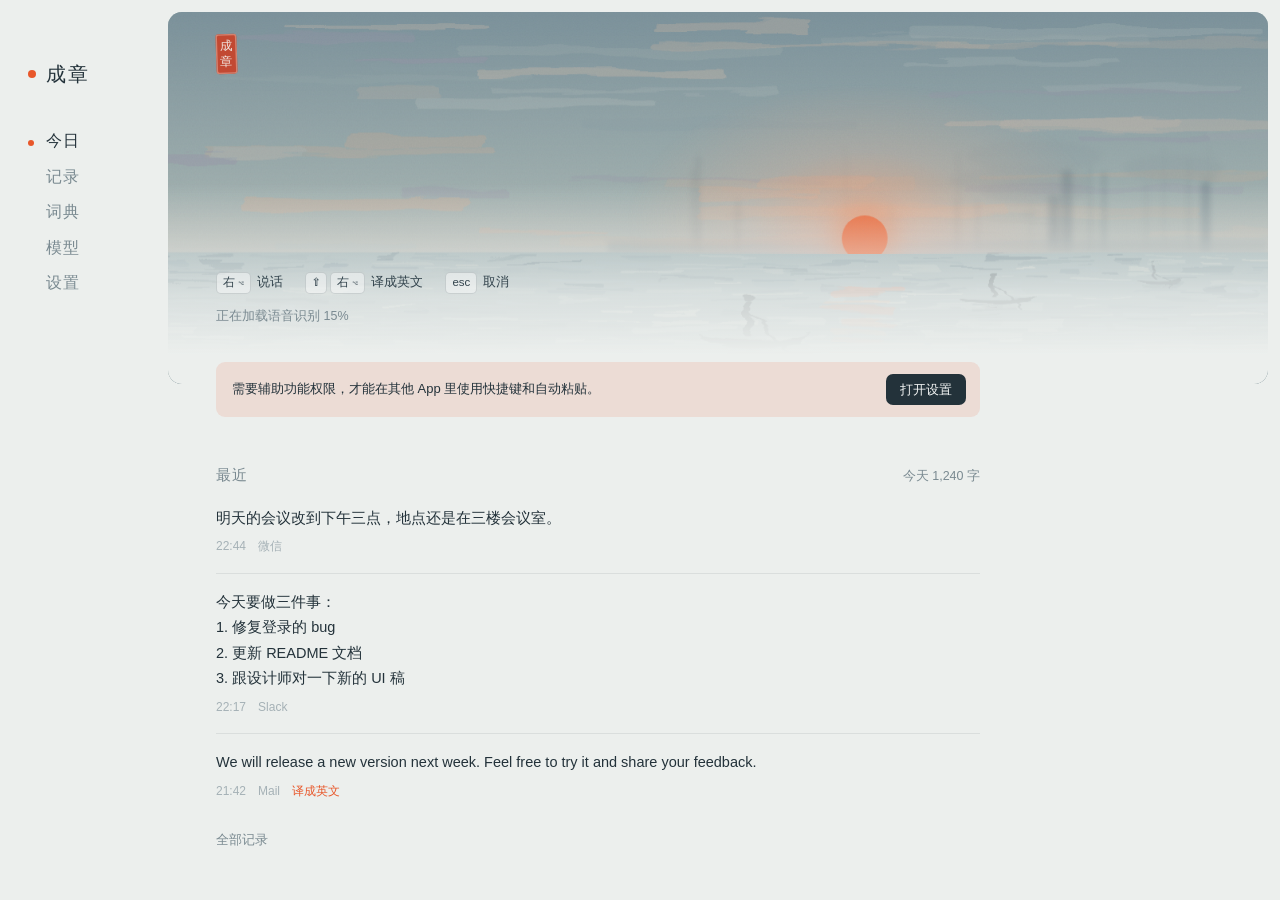
==== chengzhang/app/web/index.html @ 5949f1c8 "Free models when idle, keep permissions across rebuilds, quieter idle - Settings › 内存: unload the po" ====
<!doctype html>
<html lang="zh-CN">
<head>
<meta charset="utf-8">
<meta name="viewport" content="width=device-width, initial-scale=1">
<title>成章</title>
<link rel="stylesheet" href="app.css">
</head>
<body>
<!-- the painting lives once, here; every page shows a different crop of it via <use> -->
<svg class="sprite" id="sprite" width="0" height="0" aria-hidden="true" focusable="false">
  <defs>
          <filter id="brush" x="-5%" y="-20%" width="110%" height="140%">
            <feTurbulence type="fractalNoise" baseFrequency="0.008 0.09" numOctaves="3" seed="7" result="n"/>
            <feDisplacementMap in="SourceGraphic" in2="n" scale="16" xChannelSelector="R" yChannelSelector="G"/>
          </filter>
          <filter id="soft" x="-20%" y="-20%" width="140%" height="140%">
            <feGaussianBlur stdDeviation="6"/>
          </filter>
          <clipPath id="above"><rect width="1200" height="263"/></clipPath>
          <filter id="mist-blur" x="-10%" y="-30%" width="120%" height="160%"><feGaussianBlur stdDeviation="3.2"/></filter>
          <filter id="grain">
            <feTurbulence type="fractalNoise" baseFrequency="0.9" numOctaves="2" seed="3"/>
            <feColorMatrix values="0 0 0 0 0.1  0 0 0 0 0.15  0 0 0 0 0.18  0 0 0 0.09 0"/>
          </filter>
          <linearGradient id="sky" x1="0" y1="0" x2="0" y2="1">
            <stop offset="0" stop-color="#7E949D"/>
            <stop offset="0.45" stop-color="#A3B2B1"/>
            <stop offset="0.78" stop-color="#C4B8AA"/>
            <stop offset="1" stop-color="#A2B1AE"/>
          </linearGradient>
          <linearGradient id="sea" x1="0" y1="0" x2="0" y2="1">
            <stop offset="0" stop-color="#93A8AA"/>
            <stop offset="1" stop-color="#5A7580"/>
          </linearGradient>
          <radialGradient id="glow" cx="0.5" cy="0.5" r="0.5">
            <stop offset="0" stop-color="#F3A57E" stop-opacity="0.7"/>
            <stop offset="0.5" stop-color="#E9B49A" stop-opacity="0.25"/>
            <stop offset="1" stop-color="#E9B49A" stop-opacity="0"/>
          </radialGradient>
            <g id="scene">
        <rect id="sky-base" width="1200" height="440" fill="url(#sky)"/>
        <g id="sky-strokes" filter="url(#brush)" opacity="0.55"></g>
        <g id="far-harbor" filter="url(#mist-blur)" opacity="0.42"></g>
        <rect id="sea-base" y="262" width="1200" height="178" fill="url(#sea)"/>
        <g id="sea-strokes" filter="url(#brush)"></g>
        <g id="reflection" filter="url(#brush)"></g>
        <g id="boats" filter="url(#brush)"></g>
        <rect id="grain-layer" width="1200" height="440" filter="url(#grain)"/>
          </g>
  </defs>
</svg>

<aside class="rail">
  <div class="mark"><i class="mark-sun" aria-hidden="true"></i>成章</div>
  <nav aria-label="主导航">
    <span id="nav-mark" class="nav-mark" aria-hidden="true"></span>
    <a href="#home" data-page="home">今日</a>
    <a href="#history" data-page="history">记录</a>
    <a href="#dictionary" data-page="dictionary">词典</a>
    <a href="#models" data-page="models">模型</a>
    <a href="#settings" data-page="settings">设置</a>
  </nav>
</aside>

<main>
  <div class="vista tall" id="vista" aria-hidden="true">
    <div class="stage far" id="stage-far">
      <img class="layer day" id="layer-base" alt="">
      <img class="layer night" id="layer-base-n" alt="">
      <div class="sky-clip">
        <div class="glow" id="glow"></div><div class="moon-glow"></div>
        <div class="sun" id="sun"></div><div class="moon" id="moon"></div>
      </div>
      <img class="layer day" id="layer-refl" alt="">
      <img class="layer night" id="layer-refl-n" alt="">
    </div>
    <div class="stage near" id="stage-near">
      <img class="layer day" id="layer-top" alt=""><img class="layer night" id="layer-top-n" alt="">
    </div>
    <div class="vista-fade"></div>
  </div>

  <section class="page" id="page-home">
    <!-- a painter's seal on the canvas; the sky itself stays empty, as in Monet's -->
    <div class="inscription" aria-hidden="true">
      <span class="seal"><b>成</b><b>章</b></span>
    </div>
    <div class="hero">
      <p class="keys">
        <span><kbd class="hk">右 ⌥</kbd>说话</span>
        <span><kbd>⇧</kbd><kbd class="hk">右 ⌥</kbd>译成<b class="tl">英文</b></span>
        <span><kbd>esc</kbd>取消</span>
      </p>
      <p class="status" id="hero-status" role="status">正在加载</p>
    </div>

    <div class="banner" id="ax-banner" hidden>
      <p>需要辅助功能权限，才能在其他 App 里使用快捷键和自动粘贴。</p>
      <button class="btn" id="ax-open">打开设置</button>
    </div>

    <div class="recent">
      <div class="section-head"><h2>最近</h2><span class="today" id="ledger"></span></div>
      <ol class="entries" id="recent-list"></ol>
      <a href="#history" class="more" id="recent-more" hidden>全部记录</a>
    </div>
  </section>

  <section class="page" id="page-history" hidden>
    <div class="title-row">
      <h1 class="page-title">记录</h1>
      <input type="search" id="history-q" placeholder="搜索" aria-label="搜索记录">
    </div>
    <div id="history-list"></div>
    <button class="btn quiet danger" id="history-clear">清空记录</button>
  </section>

  <section class="page" id="page-dictionary" hidden>
    <h1 class="page-title">词典</h1>
    <form class="add-word" id="add-word">
      <input id="word-input" placeholder="人名、产品名、术语" autocomplete="off" aria-label="新词">
      <button class="btn" type="submit">添加</button>
    </form>
    <ul class="words" id="words"></ul>
  </section>

  <section class="page" id="page-models" hidden>
    <h1 class="page-title">模型</h1>
    <div class="model-group">
      <h2>语音识别</h2>
      <div class="options" id="models-asr" role="radiogroup" aria-label="语音识别模型"></div>
    </div>
    <div class="model-group">
      <h2>文字整理</h2>
      <div class="options" id="models-llm" role="radiogroup" aria-label="文字整理模型"></div>
    </div>
    <details class="custom">
      <summary>使用其他模型</summary>
      <form class="custom-model" id="custom-model">
        <select id="custom-kind" aria-label="模型类型">
          <option value="llm">文字整理</option>
          <option value="asr">语音识别</option>
        </select>
        <input id="custom-id" placeholder="Hugging Face 模型 ID" autocomplete="off" aria-label="模型 ID">
        <button class="btn" type="submit">使用</button>
      </form>
    </details>
  </section>

  <section class="page" id="page-settings" hidden>
    <h1 class="page-title">设置</h1>

    <h2 class="group">输入</h2>
    <div class="settings">
      <div class="setting">
        <div><h3>快捷键</h3><p id="hotkey-note">点"更换"，然后按下想用的键：单独一个修饰键（如右 ⌥），或组合键（如 ⌃ Space、F5）。</p>
          <div class="presets" id="hotkey-presets" aria-label="常用快捷键"></div></div>
        <div class="hotkey">
          <kbd class="hotkey-now" id="hotkey-now"></kbd>
          <button class="btn quiet" id="hotkey-record" type="button">更换</button>
        </div>
      </div>
      <div class="setting">
        <div><h3>说话方式</h3><p>按住说话松开结束，或者按一下开始、再按一下结束。</p></div>
        <div class="seg" id="set-hotkey-mode" role="radiogroup" aria-label="说话方式"></div>
      </div>

      <div class="setting">
        <div><h3>外观</h3><p>夜间模式会让画里的太阳落下、月亮升起。</p></div>
        <div class="seg" id="set-appearance" role="radiogroup" aria-label="外观"></div>
      </div>
      <div class="setting">
        <div><h3>麦克风</h3><p id="mic-note">蓝牙耳机会丢掉开头的字</p></div>
        <select id="set-mic" aria-label="麦克风"></select>
      </div>
      <div class="setting">
        <div><h3>麦克风常开</h3><p>保留按下前的半秒声音</p></div>
        <label class="switch"><input type="checkbox" id="set-keepmic"><span></span></label>
      </div>
      <div class="setting">
        <h3>说话的语言</h3>
        <div class="seg" id="set-language" role="radiogroup" aria-label="说话的语言">
          <button data-v="Chinese">中文</button><button data-v="auto">自动</button>
        </div>
      </div>
      <div class="setting">
        <div><h3>松开后继续收音</h3><p>没说完就松开时多听一会儿</p></div>
        <label class="range"><input type="range" id="set-postroll" min="0" max="500" step="50"><output id="postroll-out"></output></label>
      </div>
    </div>

    <h2 class="group">输出</h2>
    <div class="settings">
      <div class="setting">
        <h3>翻译成</h3>
        <select id="set-translate" aria-label="翻译成">
          <option>英文</option><option>日文</option><option>韩文</option>
          <option>法文</option><option>德文</option><option>西班牙文</option><option>繁体中文</option>
        </select>
      </div>
      <div class="setting">
        <div><h3>自动粘贴</h3><p>关闭后只复制到剪贴板</p></div>
        <label class="switch"><input type="checkbox" id="set-paste"><span></span></label>
      </div>
      <div class="setting">
        <div><h3>短句直接输出</h3><p>“好的”“收到”不经过整理</p></div>
        <label class="switch"><input type="checkbox" id="set-fast"><span></span></label>
      </div>
      <div class="setting">
        <h3>保存录音</h3>
        <label class="switch"><input type="checkbox" id="set-saveaudio"><span></span></label>
      </div>
    </div>

    <h2 class="group">内存</h2>
    <div class="settings">
      <div class="setting">
        <div><h3>闲置后释放模型</h3><p id="unload-note">释放后，下次说话会多等几秒</p></div>
        <select id="set-unload-after" aria-label="闲置多久后释放">
          <option value="0">从不</option><option value="5">5 分钟</option><option value="15">15 分钟</option>
          <option value="30">30 分钟</option><option value="60">1 小时</option>
        </select>
      </div>
      <div class="setting">
        <div><h3>释放哪些</h3><p id="unload-what-note"></p></div>
        <div class="seg" id="set-unload-what" role="radiogroup" aria-label="释放哪些模型"></div>
      </div>
      <div class="setting">
        <div><h3>现在</h3><p id="mem-now"></p></div>
        <button class="btn quiet" id="mem-action" type="button"></button>
      </div>
    </div>
  </section>
</main>

<div class="toast" id="toast" role="status" aria-live="polite"></div>
<script src="app.js"></script>
</body>
</html>
---- chengzhang/app/web/app.css ----
/* 成章 Chengzhang. The painting (Monet, "Impression, soleil levant") is the only
   ornament; everything around it stays plain. Orange belongs to the sun. */

:root {
  --paper: #ECEFED;
  --ink: #23323A;
  --text: #33444D;
  --muted: #7A8A91;
  --faint: #A5B1B6;
  --line: rgba(35, 50, 58, 0.09);
  --fill: rgba(35, 50, 58, 0.045);
  --sun: #E8572A;
  --sun-soft: rgba(232, 87, 42, 0.12);
  --paper-rgb: 236, 239, 237;
  --on-ink: #F4F6F5;
  --raised: #F7F8F7;
  --knob: #FAFBFA;
  --vista-bg: #A3B2B1;

  --sans: -apple-system, "PingFang SC", "Helvetica Neue", sans-serif;
  --serif: "Songti SC", "STSong", serif;
  /* 霞鹜文楷 for the few places that carry the voice of the app: name, nav, titles */
  --kai: "LXGW WenKai", "LXGW WenKai Screen", "Kaiti SC", "STKaiti", serif;

  --rail: 168px;
  --gutter: 48px;
  --cam-t: 1.15s;
  --cam-ease: cubic-bezier(.62, .02, .22, 1);
}

* { box-sizing: border-box; }
html, body { height: 100%; margin: 0; }
body {
  display: grid; grid-template-columns: var(--rail) 1fr;
  font: 14px/1.6 var(--sans); color: var(--text);
  background: var(--paper);
  -webkit-font-smoothing: antialiased;
  overflow: hidden; cursor: default; user-select: none;
}
::selection { background: var(--sun-soft); }
:focus-visible { outline: 2px solid var(--sun); outline-offset: 2px; border-radius: 4px; }

/* ------------------------------------------------------------------ rail */

.rail { display: flex; flex-direction: column; padding: 64px 0 24px 28px; }
.mark {
  display: flex; align-items: center; gap: 10px; margin-bottom: 40px;
  font: 400 20px/1 var(--kai); letter-spacing: 0.12em; color: var(--ink);
}
.mark-sun { width: 8px; height: 8px; border-radius: 50%; background: var(--sun); flex: none; }

nav { position: relative; display: flex; flex-direction: column; gap: 2px; }
nav a {
  font: 15.5px/1 var(--kai); letter-spacing: 0.04em; color: var(--muted); text-decoration: none;
  padding: 9px 0 9px 18px; transition: color 0.2s;
}
nav a:hover { color: var(--text); }
nav a[aria-current="page"] { color: var(--ink); }
.nav-mark {
  position: absolute; left: 0; top: -3px; width: 6px; height: 6px; border-radius: 50%;
  background: var(--sun); transition: transform 0.45s cubic-bezier(.32, .72, .2, 1);
}
.nav-mark.instant { transition: none; }

/* ------------------------------------------------------------------ layout */

main { height: 100vh; overflow-y: auto; overflow-x: hidden; position: relative; padding-top: 12px; }
.page { padding: 0 var(--gutter) 72px; max-width: 860px; }
.page[hidden] { display: none; }
#page-home { max-width: none; padding: 0 0 72px; }
#page-home > * { position: relative; z-index: 3; }
#page-home > .inscription { position: absolute; }

h1, h2, h3 { margin: 0; font-weight: 400; color: var(--ink); }
.page-title { font: 400 30px/1.2 var(--kai); letter-spacing: 0.06em; margin: 36px 0 28px; }
h2 { font: 400 15px/1.4 var(--kai); letter-spacing: 0.04em; color: var(--muted); }
h3 { font: 14px/1.4 var(--sans); color: var(--ink); }
p { margin: 0; }

/* ------------------------------------------------------------------ controls */

kbd {
  display: inline-block; min-width: 22px; text-align: center;
  font: 500 11.5px/1 var(--sans); color: var(--text);
  padding: 4px 6px; margin-right: 3px;
  border: 1px solid rgba(35, 50, 58, 0.16); border-radius: 5px;
  background: rgba(255, 255, 255, 0.45);
}
.btn {
  font: 500 13px/1 var(--sans); color: var(--on-ink); background: var(--ink);
  border: 0; border-radius: 7px; padding: 9px 14px; cursor: pointer; transition: opacity 0.15s;
}
.btn:hover { opacity: 0.86; }
.btn.quiet { background: none; color: var(--muted); padding: 9px 0; }
.btn.quiet:hover { color: var(--ink); opacity: 1; }
.btn.danger:hover { color: #A2412A; }

input, select {
  font: 14px/1.4 var(--sans); color: var(--ink);
  background: var(--fill); border: 1px solid transparent; border-radius: 7px;
  padding: 8px 11px; outline: none; transition: border-color 0.15s, background 0.15s;
}
input:focus, select:focus { background: rgba(255, 255, 255, 0.6); border-color: rgba(35, 50, 58, 0.18); }
input::placeholder { color: var(--faint); }

/* ------------------------------------------------------------------ home */

.hero { margin: -112px var(--gutter) 0; max-width: 560px; }
.keys { display: flex; flex-wrap: wrap; gap: 6px 22px; font-size: 13px; color: var(--text); }
.keys span { display: inline-flex; align-items: center; }
.keys kbd { margin-right: 6px; }
.keys kbd + kbd { margin-left: -3px; }
.keys b { font-weight: 400; }
.status { margin-top: 12px; font-size: 12.5px; color: var(--muted); min-height: 1.6em; font-variant-numeric: tabular-nums; }
.status.ready::before {
  content: ""; display: inline-block; width: 6px; height: 6px; margin-right: 7px;
  border-radius: 50%; background: var(--sun); vertical-align: 1px;
}
.status.error { color: #A2412A; }

.banner {
  margin: 36px var(--gutter) 0; max-width: 764px; padding: 12px 14px 12px 16px;
  display: flex; align-items: center; gap: 16px; justify-content: space-between;
  border-radius: 9px; background: var(--sun-soft); font-size: 13px; color: var(--ink);
}
.banner[hidden] { display: none; }

.recent { margin: 48px var(--gutter) 0; max-width: 764px; }
.section-head { display: flex; align-items: baseline; justify-content: space-between; margin-bottom: 4px; }
.today { font-size: 12.5px; color: var(--muted); font-variant-numeric: tabular-nums; }
.more { display: inline-block; margin-top: 12px; font-size: 13px; color: var(--muted); text-decoration: none; }
.more:hover { color: var(--ink); }

/* ------------------------------------------------------------------ entries */

.entries { list-style: none; margin: 0; padding: 0; }
.entry { padding: 16px 0; border-bottom: 1px solid var(--line); }
.entry:last-child { border-bottom: 0; }
.entry-text {
  font-size: 14.5px; line-height: 1.75; color: var(--ink);
  white-space: pre-wrap; user-select: text; cursor: text;
}
.entry-raw {
  margin-top: 8px; padding-left: 12px; border-left: 2px solid var(--line);
  font-size: 13px; color: var(--muted); user-select: text; cursor: text;
}
.entry-raw[hidden] { display: none; }
.entry-meta { display: flex; align-items: center; gap: 12px; margin-top: 6px; font-size: 12px; color: var(--faint); }
.entry-meta .tag { color: var(--sun); }
.entry-actions { display: flex; gap: 2px; margin-left: auto; opacity: 0; transition: opacity 0.15s; }
.entry:hover .entry-actions, .entry:focus-within .entry-actions { opacity: 1; }
.entry-actions button {
  font: 12px/1 var(--sans); color: var(--muted); background: none; border: 0;
  padding: 4px 7px; border-radius: 5px; cursor: pointer;
}
.entry-actions button:hover { color: var(--ink); background: var(--fill); }

.title-row { display: flex; align-items: center; justify-content: space-between; gap: 24px; }
.title-row input { width: 220px; }
.day { font: 500 12px/1 var(--sans); color: var(--faint); margin: 28px 0 0; }
.day:first-child { margin-top: 0; }
#history-clear { margin-top: 28px; }
.empty-state { padding: 24px 0; color: var(--muted); font-size: 13.5px; }

/* ------------------------------------------------------------------ dictionary */

.add-word { display: flex; gap: 8px; max-width: 420px; margin-bottom: 24px; }
.add-word input { flex: 1; }
.words { list-style: none; padding: 0; margin: 0; display: flex; flex-wrap: wrap; gap: 8px; }
.words li {
  display: inline-flex; align-items: center; gap: 2px;
  padding: 5px 4px 5px 12px; border-radius: 999px; background: var(--fill);
  font-size: 13.5px; color: var(--ink); user-select: text;
}
.words li.fresh { box-shadow: inset 0 0 0 1px var(--sun); }
.words button {
  width: 22px; height: 22px; border-radius: 50%; border: 0; background: none;
  color: var(--faint); font-size: 14px; line-height: 1; cursor: pointer;
}
.words button:hover { color: var(--ink); background: var(--fill); }

/* ------------------------------------------------------------------ models */

.model-group { margin-bottom: 32px; }
.model-group h2 { margin-bottom: 8px; }
.options { display: flex; flex-direction: column; border-top: 1px solid var(--line); }
.option {
  display: grid; grid-template-columns: 20px 1fr auto; gap: 12px; align-items: start;
  padding: 14px 4px; border: 0; border-bottom: 1px solid var(--line); background: none;
  text-align: left; font: inherit; color: inherit; cursor: pointer;
}
.option .dot { width: 12px; height: 12px; margin-top: 4px; border-radius: 50%; border: 1.5px solid var(--faint); }
.option[aria-checked="true"] .dot { border-color: var(--sun); background: var(--sun); }
.option:hover .name { color: var(--ink); }
.option .name { font: 500 14px/1.4 var(--sans); color: var(--text); }
.option[aria-checked="true"] .name { color: var(--ink); }
.option .rec { font: 11.5px/1 var(--sans); color: var(--sun); margin-left: 8px; }
.option .blurb { margin-top: 2px; font-size: 13px; color: var(--muted); }
.option .facts { display: flex; gap: 14px; margin-top: 4px; font-size: 12px; color: var(--faint); font-variant-numeric: tabular-nums; }
.option .facts b { font-weight: 400; color: var(--muted); margin-left: 4px; }
.option .state { font-size: 12.5px; color: var(--faint); white-space: nowrap; padding-top: 1px; text-align: right; min-width: 84px; }
.option .state.in-use { color: var(--sun); }
.bar { display: block; height: 2px; margin-top: 8px; border-radius: 1px; background: var(--line); overflow: hidden; }
.bar i { display: block; height: 100%; background: var(--sun); transition: width 0.4s; }

.custom summary { font-size: 13px; color: var(--muted); cursor: pointer; list-style: none; }
.custom summary::-webkit-details-marker { display: none; }
.custom summary:hover { color: var(--ink); }
.custom-model { display: flex; gap: 8px; margin-top: 12px; }
.custom-model input { flex: 1; }

/* ------------------------------------------------------------------ settings */

.group { margin: 0 0 6px; }
.settings { border-top: 1px solid var(--line); margin-bottom: 32px; }
.setting {
  display: flex; align-items: center; justify-content: space-between; gap: 24px;
  min-height: 52px; padding: 10px 0; border-bottom: 1px solid var(--line);
}
.setting p { margin-top: 1px; font-size: 12px; color: var(--faint); }
#mic-note.warn { color: #A2412A; }
#set-mic { max-width: 240px; }

.seg { display: inline-flex; padding: 2px; border-radius: 8px; background: var(--fill); }
.seg button {
  font: 13px/1 var(--sans); color: var(--muted); background: none; border: 0;
  padding: 6px 12px; border-radius: 6px; cursor: pointer; min-width: 52px;
}
.seg button[aria-checked="true"] { background: var(--raised); color: var(--ink); box-shadow: 0 1px 2px rgba(35, 50, 58, 0.1); }

.switch { position: relative; width: 36px; height: 22px; display: inline-block; flex: none; }
.switch input { position: absolute; opacity: 0; inset: 0; margin: 0; cursor: pointer; }
.switch span { position: absolute; inset: 0; border-radius: 11px; background: rgba(35, 50, 58, 0.16); transition: background 0.2s; pointer-events: none; }
.switch span::after {
  content: ""; position: absolute; left: 2px; top: 2px; width: 18px; height: 18px; border-radius: 50%;
  background: var(--knob); box-shadow: 0 1px 2px rgba(35, 50, 58, 0.22); transition: transform 0.2s;
}
.switch input:checked + span { background: var(--sun); }
.switch input:checked + span::after { transform: translateX(14px); }
.switch input:focus-visible + span { outline: 2px solid var(--sun); outline-offset: 2px; }

.range { display: flex; align-items: center; gap: 10px; }
.range output { font-size: 12.5px; color: var(--muted); min-width: 52px; text-align: right; font-variant-numeric: tabular-nums; }
input[type="range"] { -webkit-appearance: none; appearance: none; width: 140px; padding: 0; height: 2px; border: 0; background: rgba(35, 50, 58, 0.16); }
input[type="range"]::-webkit-slider-thumb {
  -webkit-appearance: none; width: 14px; height: 14px; border-radius: 50%;
  background: var(--knob); box-shadow: 0 0 0 1px rgba(35, 50, 58, 0.18), 0 1px 3px rgba(35, 50, 58, 0.2); cursor: pointer;
}

/* ------------------------------------------------------------------ toast */

.toast {
  position: fixed; left: calc(50% + var(--rail) / 2); bottom: 24px; transform: translate(-50%, 10px);
  padding: 8px 14px; border-radius: 8px; background: var(--ink); color: var(--on-ink);
  font-size: 13px; opacity: 0; pointer-events: none; transition: opacity 0.2s, transform 0.2s; z-index: 60;
}
.toast.show { opacity: 1; transform: translate(-50%, 0); }

.sprite { position: absolute; width: 0; height: 0; overflow: hidden; }

@media (prefers-reduced-motion: reduce) {
  *, *::before, *::after { transition: none !important; animation: none !important; }
}

/* ------------------------------------------------------------------ the banner camera
   One painting for the whole app. Each page is a different view of it; switching
   pages pans and zooms the camera (transform on bitmaps = compositor only). */

.vista {
  position: relative; z-index: 2;
  margin: 0 12px 0 0; height: 372px;
  border-radius: 14px; overflow: hidden;
  background: var(--vista-bg);
  transition: height var(--cam-t) var(--cam-ease);
  contain: layout paint;
}
.stage {
  position: absolute; left: 0; top: 0; width: 1200px; height: 440px;
  transform-origin: 0 0;
  transform: translate3d(var(--tx, 0), var(--ty, 0), 0) scale(var(--k, 1));
  transition: transform var(--cam-t) var(--cam-ease);
  will-change: transform;
}
.stage.near { transform: translate3d(calc(var(--tx, 0px) + var(--near, 0px)), var(--ty, 0), 0) scale(var(--k, 1)); }
.layer { position: absolute; inset: 0; width: 1200px; height: 440px; opacity: 0; transition: opacity 0.6s ease; }
.vista.baked .layer { opacity: 1; }
#layer-refl { opacity: 0; }
.vista.baked #layer-refl { opacity: calc(0.15 + 0.85 * var(--sun-p, 0)); transition: opacity 1.6s ease; }

/* the sun only ever rises above the horizon */
.sky-clip { position: absolute; left: 0; top: 0; width: 1200px; height: 263px; overflow: hidden; }
.sun, .glow {
  position: absolute; border-radius: 50%;
  transform: translate3d(0, calc((var(--sun-drop, 0) + var(--sun-hide, 0)) * 1px), 0);
  transition: transform 1.6s cubic-bezier(.3, .6, .2, 1);
  will-change: transform;
}
.sun {
  left: 735px; top: 125px; width: 50px; height: 50px;
  background: #EE5A24;
  box-shadow: 0 0 22px 10px rgba(240, 122, 69, 0.38);
}
.glow {
  left: 500px; top: 0; width: 520px; height: 300px;
  background: radial-gradient(closest-side, rgba(243, 165, 126, 0.7), rgba(233, 180, 154, 0.25) 50%, rgba(233, 180, 154, 0));
  transform: translate3d(0, calc((var(--sun-drop, 0) + var(--sun-hide, 0)) * 0.8px), 0);
}
.vista.instant .stage, .vista.instant .sun, .vista.instant .glow, .vista.instant { transition: none; }


/* page body: a short rise-and-fade while the camera moves */
.page.enter > * { animation: rise 0.55s cubic-bezier(.2, .7, .2, 1) both; }
.page.enter > *:nth-child(2) { animation-delay: 0.05s; }
.page.enter > *:nth-child(3) { animation-delay: 0.1s; }
.page.enter > *:nth-child(n+4) { animation-delay: 0.14s; }
@keyframes rise { from { opacity: 0; transform: translate3d(0, 14px, 0); } }

/* the reflection stroke glides between nav items */
nav { position: relative; }
nav > .nav-mark { display: block; top: 0; margin-top: 0; transition: transform 0.45s cubic-bezier(.32, .72, .2, 1); }
.nav-mark.instant { transition: none; }

@media (prefers-reduced-motion: reduce) {
  .vista, .stage, .sun, .glow, .layer, .nav-mark { transition: none !important; }
  .page.enter > * { animation: none !important; }
}

/* the near plane (boats) lands a touch earlier than the far one: parallax */
.stage.near { transition-duration: calc(var(--cam-t) * 0.9); }

/* home: the painting dissolves into the page; fades out as the banner narrows */
.vista-fade {
  position: absolute; inset: 0; z-index: 1; pointer-events: none;
  background: linear-gradient(to bottom, rgba(var(--paper-rgb), 0) 46%, rgba(var(--paper-rgb), 0.82) 76%, var(--paper) 92%);
  opacity: 0; transition: opacity var(--cam-t) var(--cam-ease);
}
.vista.tall .vista-fade { opacity: 1; }
.vista.instant .vista-fade { transition: none; }


/* ------------------------------------------------------------------ 印章 */

.inscription {
  top: 34px; left: var(--gutter);
  display: flex; flex-direction: column; align-items: center; gap: 12px;
  pointer-events: none;
}
.seal {
  /* a narrow vertical seal: 成 above 章, read top to bottom */
  display: flex; flex-direction: column; align-items: center; justify-content: center; gap: 3px;
  width: 21px; height: 40px;
  border-radius: 3px;
  background: #C8432A;                 /* seal paste: a deeper red than the sun */
  box-shadow: inset 0 0 0 1.5px rgba(255, 240, 230, 0.35);
  transform: rotate(-2deg);
  opacity: 0.92;
}
.seal b { font: 400 12.5px/1 var(--kai); color: #FBEDE6; }

/* ------------------------------------------------------------------ night */

[data-theme="dark"] {
  --paper: #111827;
  --paper-rgb: 17, 24, 39;
  --ink: #E7EBF1;
  --text: #C8D0DA;
  --muted: #8995A6;
  --faint: #5D697B;
  --line: rgba(231, 235, 241, 0.09);
  --fill: rgba(231, 235, 241, 0.06);
  --sun: #E9875A;
  --sun-soft: rgba(233, 135, 90, 0.16);
  --on-ink: #111827;
  --raised: #263247;
  --knob: #E7EBF1;
  --vista-bg: #1A2440;
  color-scheme: dark;
}

/* while the theme changes, the interface fades with the sky instead of snapping */
html.theming body, html.theming .rail, html.theming main, html.theming h1, html.theming h2, html.theming h3,
html.theming p, html.theming li, html.theming a, html.theming kbd, html.theming input, html.theming select,
html.theming .btn, html.theming .seg, html.theming .seg button, html.theming .option, html.theming .entry,
html.theming .toast, html.theming .banner, html.theming .switch span, html.theming .vista {
  transition: background-color 1.4s ease, color 1.4s ease, border-color 1.4s ease, box-shadow 1.4s ease;
}

/* the night painting lies over the day one and fades in once the sun is down */
.vista.baked .layer.night { opacity: 0; transition: opacity 1.4s ease; }
.vista.baked.night .layer.night { opacity: 1; transition: opacity 1.8s ease 0.5s; }
.vista.baked.night #layer-refl { opacity: 0; transition: opacity 0.9s ease; }
.vista.baked #layer-refl-n { opacity: 0; transition: opacity 0.9s ease; }
.vista.baked.night #layer-refl-n { opacity: calc(0.15 + 0.85 * var(--sun-p, 0)); transition: opacity 1.6s ease 1.4s; }

/* which body is below the horizon */
.vista { --sun-hide: 0; --moon-hide: 170; }
.vista.night { --sun-hide: 170; --moon-hide: 0; }

.moon, .moon-glow {
  position: absolute; border-radius: 50%;
  transform: translate3d(0, calc((var(--sun-drop, 0) + var(--moon-hide, 170)) * 1px), 0);
  will-change: transform;
}
.moon {
  left: 737px; top: 127px; width: 46px; height: 46px;
  background:
    radial-gradient(circle at 66% 30%, rgba(124, 118, 106, 0.55) 0 7%, transparent 8.5%),
    radial-gradient(circle at 68% 33%, rgba(255, 255, 248, 0.7) 0 8%, transparent 9.5%),
    radial-gradient(circle at 31% 64%, rgba(124, 118, 106, 0.5) 0 6%, transparent 7.5%),
    radial-gradient(circle at 33% 67%, rgba(255, 255, 248, 0.65) 0 6.5%, transparent 8%),
    radial-gradient(circle at 57% 67%, rgba(124, 118, 106, 0.45) 0 4%, transparent 5.5%),
    radial-gradient(circle at 42% 27%, rgba(124, 118, 106, 0.4) 0 3.2%, transparent 4.5%),
    radial-gradient(circle at 78% 58%, rgba(124, 118, 106, 0.4) 0 3.5%, transparent 5%),
    radial-gradient(ellipse 34% 24% at 38% 44%, rgba(168, 162, 150, 0.32), transparent 72%),
    radial-gradient(ellipse 22% 30% at 64% 52%, rgba(168, 162, 150, 0.26), transparent 72%),
    radial-gradient(circle at 38% 34%, #FFFDF6 0%, #F1EBDD 55%, #D6CDBB 100%);
  box-shadow: 0 0 20px 8px rgba(184, 204, 246, 0.32), inset -3px -4px 7px rgba(110, 104, 94, 0.28);
}
.moon-glow {
  left: 500px; top: 0; width: 520px; height: 300px;
  background: radial-gradient(closest-side, rgba(168, 192, 240, 0.42), rgba(150, 172, 228, 0.14) 50%, rgba(150, 172, 228, 0));
  transform: translate3d(0, calc((var(--sun-drop, 0) + var(--moon-hide, 170)) * 0.8px), 0);
}

/* sunset: the sun sinks first (gathering speed), then the moon rises (easing in);
   sunrise is the same in reverse */
.moon, .moon-glow { transition: transform 1.6s cubic-bezier(.3, .6, .2, 1); }   /* loading: plain rise */
/* only while the theme is switching: one body sets (gathering speed), then the other rises */
html.theming .vista.night .sun, html.theming .vista.night .glow { transition: transform 1.5s cubic-bezier(.55, 0, .8, .45); }
html.theming .vista.night .moon, html.theming .vista.night .moon-glow { transition: transform 2s cubic-bezier(.2, .65, .3, 1) 1.2s; }
html.theming .vista:not(.night) .moon, html.theming .vista:not(.night) .moon-glow { transition: transform 1.3s cubic-bezier(.55, 0, .8, .45); }
html.theming .vista:not(.night) .sun, html.theming .vista:not(.night) .glow { transition: transform 2s cubic-bezier(.2, .65, .3, 1) 1s; }
.vista.instant .moon, .vista.instant .moon-glow { transition: none; }

@media (prefers-reduced-motion: reduce) {
  .moon, .moon-glow { transition: none !important; }
}

/* ------------------------------------------------------------------ hotkey recorder */

.hotkey { display: flex; align-items: center; gap: 10px; }
.hotkey-now { min-width: 64px; text-align: center; font-size: 13px; padding: 6px 10px; }
.hotkey.recording .hotkey-now { color: var(--sun); box-shadow: 0 0 0 2px var(--sun-soft); animation: listen 1.2s ease-in-out infinite; }
@keyframes listen { 50% { box-shadow: 0 0 0 5px var(--sun-soft); } }
.presets { display: flex; flex-wrap: wrap; gap: 6px; margin-top: 8px; }
.presets button {
  font: 12px/1 var(--sans); color: var(--muted); background: var(--fill); border: 0;
  padding: 6px 9px; border-radius: 6px; cursor: pointer;
}
.presets button[aria-pressed="true"] { color: var(--ink); box-shadow: inset 0 0 0 1px var(--line); }
#hotkey-note.warn { color: #A2412A; }
@media (prefers-reduced-motion: reduce) { .hotkey.recording .hotkey-now { animation: none; } }
.setting[hidden] { display: none; }
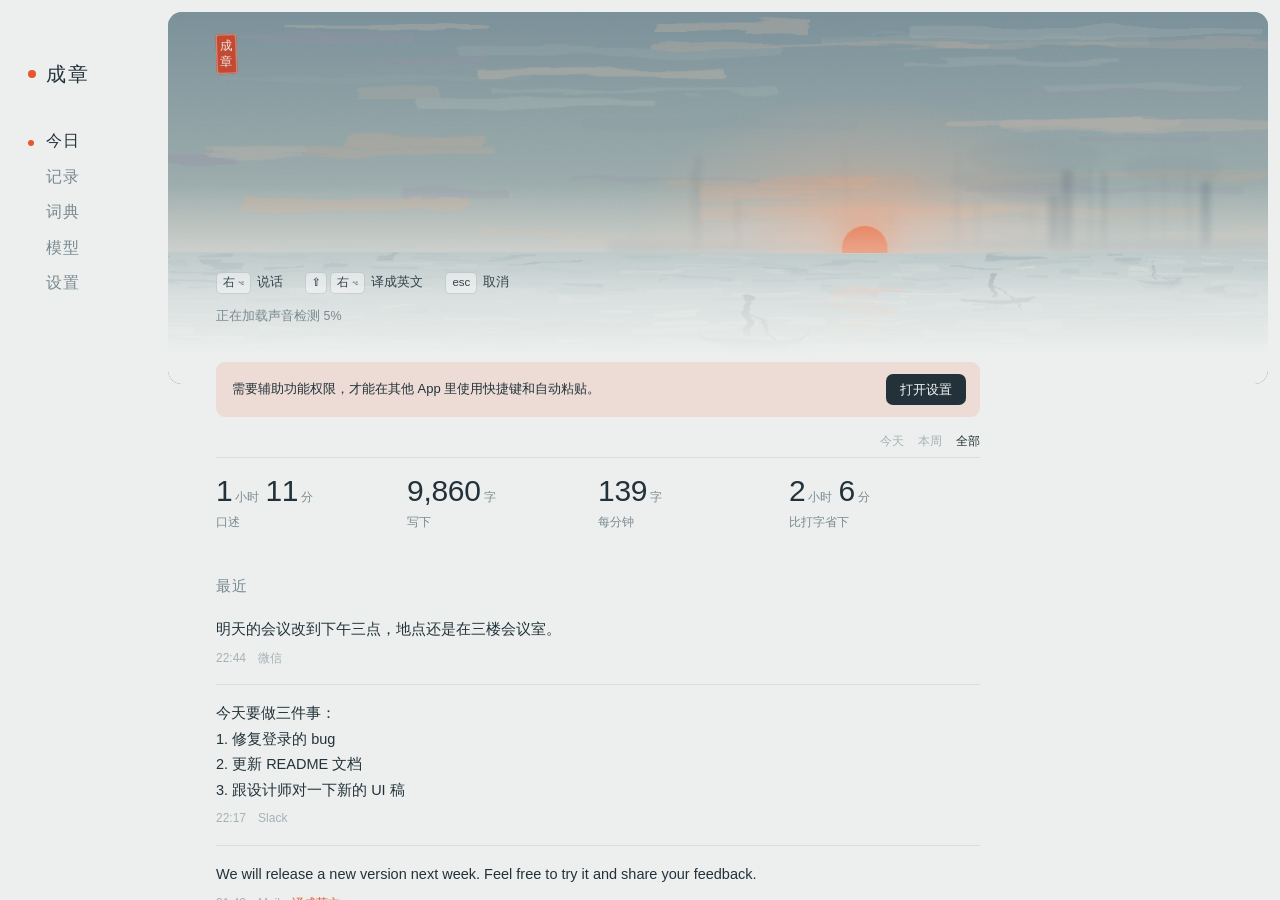
==== commit fe396a9d: "Home: a quiet stats line under the painting Four figures — time dictated, characters written, charac" ====
--- a/chengzhang/app/web/index.html
+++ b/chengzhang/app/web/index.html
@@ -100,8 +100,23 @@
       <button class="btn" id="ax-open">打开设置</button>
     </div>
 
+    <!-- the painting's caption: a few quiet numbers, like the label beside a canvas -->
+    <section class="tally" id="tally" aria-label="统计" hidden>
+      <div class="tally-range" role="tablist" aria-label="统计范围">
+        <button type="button" role="tab" data-range="today">今天</button>
+        <button type="button" role="tab" data-range="week">本周</button>
+        <button type="button" role="tab" data-range="all">全部</button>
+      </div>
+      <dl class="tally-row">
+        <div><dt>口述</dt><dd id="t-time"></dd></div>
+        <div><dt>写下</dt><dd id="t-chars"></dd></div>
+        <div><dt>每分钟</dt><dd id="t-cpm"></dd></div>
+        <div><dt>比打字省下</dt><dd id="t-saved"></dd></div>
+      </dl>
+    </section>
+
     <div class="recent">
-      <div class="section-head"><h2>最近</h2><span class="today" id="ledger"></span></div>
+      <div class="section-head"><h2>最近</h2></div>
       <ol class="entries" id="recent-list"></ol>
       <a href="#history" class="more" id="recent-more" hidden>全部记录</a>
     </div>
--- a/chengzhang/app/web/app.css
+++ b/chengzhang/app/web/app.css
@@ -450,4 +450,29 @@
 .presets button[aria-pressed="true"] { color: var(--ink); box-shadow: inset 0 0 0 1px var(--line); }
 #hotkey-note.warn { color: #A2412A; }
 @media (prefers-reduced-motion: reduce) { .hotkey.recording .hotkey-now { animation: none; } }
+
 .setting[hidden] { display: none; }
+
+/* ------------------------------------------------------------------ home: tally (the painting's caption) */
+
+.tally { position: relative; margin: 40px var(--gutter) 0; max-width: 764px; }
+.tally[hidden] { display: none; }
+.tally-range { position: absolute; right: 0; top: -26px; display: flex; gap: 14px; }
+.tally-range button {
+  font: 12px/1 var(--sans); color: var(--faint); background: none; border: 0; padding: 4px 0; cursor: pointer;
+  transition: color 0.2s;
+}
+.tally-range button:hover { color: var(--muted); }
+.tally-range button[aria-selected="true"] { color: var(--ink); }
+.tally-row {
+  display: grid; grid-template-columns: repeat(4, minmax(0, 1fr)); margin: 0;
+  border-top: 1px solid var(--line); padding-top: 18px;
+}
+.tally-row > div { display: flex; flex-direction: column-reverse; gap: 6px; }
+.tally dt { font-size: 12px; color: var(--muted); }
+.tally dd { margin: 0; color: var(--ink); white-space: nowrap; }
+.tally .n { font: 200 30px/1 var(--sans); letter-spacing: -0.01em; font-variant-numeric: tabular-nums lining-nums; }
+.tally .u { font-size: 12px; color: var(--muted); margin: 0 6px 0 3px; }
+.tally .u:last-child { margin-right: 0; }
+.tally + .recent { margin-top: 44px; }
+@media (max-width: 720px) { .tally-row { grid-template-columns: repeat(2, minmax(0, 1fr)); row-gap: 18px; } }
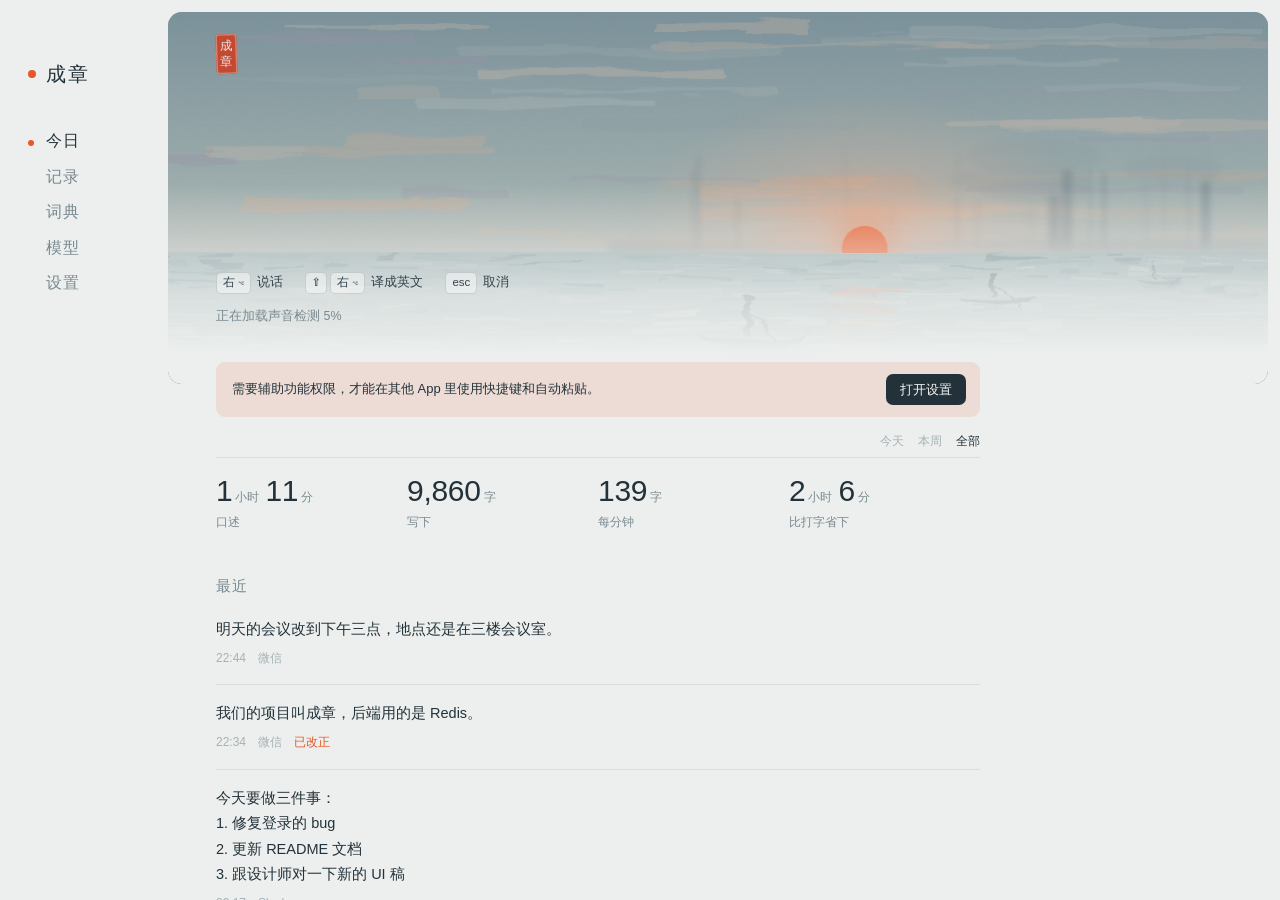
==== commit 6c472d82: "纠错快捷键：在输入框里改好识别错误后按 ⌃⌥C，记住改了哪些词 - 读回改好的文字：有选中读选中，没有读整个输入框（辅助功能）；读不到时模拟 ⌘C 复制选中内容，事后恢复剪贴板 - 和最近几次输入中最" ====
--- a/chengzhang/app/web/index.html
+++ b/chengzhang/app/web/index.html
@@ -83,8 +83,8 @@
 
   <section class="page" id="page-home">
     <!-- a painter's seal on the canvas; the sky itself stays empty, as in Monet's -->
-    <div class="inscription" aria-hidden="true">
-      <span class="seal"><b>成</b><b>章</b></span>
+    <div class="inscription">
+      <button class="seal" id="seal" type="button" aria-label="关于成章"><b>成</b><b>章</b></button>
     </div>
     <div class="hero">
       <p class="keys">
@@ -138,6 +138,11 @@
       <button class="btn" type="submit">添加</button>
     </form>
     <ul class="words" id="words"></ul>
+    <div class="learned" id="learned" hidden>
+      <h2>改正过的识别错误</h2>
+      <p class="learned-note">识别错了就在输入框里直接改，改好后按 <kbd class="lk"></kbd>。成章会记下改了哪些词，以后识别和整理时照着改，人名、术语的正确写法也会加进上面的词典。</p>
+      <ul class="words" id="pairs"></ul>
+    </div>
   </section>
 
   <section class="page" id="page-models" hidden>
@@ -171,9 +176,16 @@
       <div class="setting">
         <div><h3>快捷键</h3><p id="hotkey-note">点"更换"，然后按下想用的键：单独一个修饰键（如右 ⌥），或组合键（如 ⌃ Space、F5）。</p>
           <div class="presets" id="hotkey-presets" aria-label="常用快捷键"></div></div>
-        <div class="hotkey">
+        <div class="hotkey" id="main-hotkey">
           <kbd class="hotkey-now" id="hotkey-now"></kbd>
           <button class="btn quiet" id="hotkey-record" type="button">更换</button>
+        </div>
+      </div>
+      <div class="setting" id="learn-setting" hidden>
+        <div><h3>纠错快捷键</h3><p>识别有错时，在输入框里改好再按：成章会记住改了哪些词，以后照着改。没有选中文字时读整个输入框。</p></div>
+        <div class="hotkey" id="learn-hotkey">
+          <kbd class="hotkey-now" id="learn-hotkey-now"></kbd>
+          <button class="btn quiet" id="learn-hotkey-record" type="button">更换</button>
         </div>
       </div>
       <div class="setting">
@@ -249,6 +261,25 @@
   </section>
 </main>
 
+<!-- About: opened from the seal on the painting, the way a painter's seal names the artist -->
+<dialog class="about" id="about" aria-labelledby="about-name">
+  <!-- a small window onto the same harbour, signed with the seal you clicked -->
+  <div class="about-art" id="about-art" aria-hidden="true">
+    <span class="seal about-seal"><b>成</b><b>章</b></span>
+  </div>
+  <p class="about-credit">画意取自克劳德·莫奈《印象·日出》，1872 年</p>
+  <div class="about-body">
+    <h2 id="about-name">成章<span class="about-version" id="about-version"></span></h2>
+    <p class="about-line">出口成章。声音和文字都只在这台 Mac 上处理。</p>
+    <p class="about-models" id="about-models" title="正在工作"></p>
+    <div class="about-links">
+      <a href="#" data-path="">GitHub</a>
+      <a href="#" data-path="/releases">检查新版本</a>
+      <a href="#" data-path="/blob/main/LICENSE">MIT 许可</a>
+    </div>
+  </div>
+</dialog>
+
 <div class="toast" id="toast" role="status" aria-live="polite"></div>
 <script src="app.js"></script>
 </body>
--- a/chengzhang/app/web/app.css
+++ b/chengzhang/app/web/app.css
@@ -178,6 +178,11 @@
   color: var(--faint); font-size: 14px; line-height: 1; cursor: pointer;
 }
 .words button:hover { color: var(--ink); background: var(--fill); }
+.learned { margin-top: 40px; }
+.learned-note { margin: 6px 0 16px; max-width: 560px; font-size: 13px; color: var(--muted); }
+.learned-note kbd { font-size: 12px; }
+#pairs .arrow { color: var(--faint); margin: 0 6px; }
+#pairs .times { color: var(--faint); font-size: 12px; margin-left: 6px; font-variant-numeric: tabular-nums; }
 
 /* ------------------------------------------------------------------ models */
 
@@ -451,6 +456,59 @@
 #hotkey-note.warn { color: #A2412A; }
 @media (prefers-reduced-motion: reduce) { .hotkey.recording .hotkey-now { animation: none; } }
 
+/* ------------------------------------------------------------------ about (behind the seal) */
+
+.seal { border: 0; font: inherit; cursor: default; pointer-events: auto; transition: transform 0.25s ease, filter 0.25s ease; }
+.seal:hover { transform: rotate(-2deg) scale(1.06); filter: brightness(1.08); }
+.seal:focus-visible { outline: 2px solid var(--sun); outline-offset: 3px; }
+
+.about {
+  width: 360px; padding: 0; border: 0; border-radius: 16px; overflow: hidden;
+  color: var(--text);
+  background: rgba(var(--paper-rgb), 0.9);
+  -webkit-backdrop-filter: blur(24px) saturate(1.3); backdrop-filter: blur(24px) saturate(1.3);
+  box-shadow: 0 28px 70px rgba(17, 24, 39, 0.3), inset 0 0 0 1px var(--line);
+}
+.about::backdrop { background: rgba(17, 24, 39, 0.18); -webkit-backdrop-filter: blur(2px); backdrop-filter: blur(2px); }
+.about[open] { animation: about-in 0.36s cubic-bezier(.2, .7, .2, 1); }
+@keyframes about-in { from { opacity: 0; transform: translateY(10px) scale(0.98); } }
+
+/* the harbour, framed around the sun and its reflection (filled in by app.js) */
+.about-art { position: relative; height: 184px; overflow: hidden; background: var(--vista-bg); }
+.about-art .vista { position: absolute; inset: 0; margin: 0; height: auto; border-radius: 0; }
+.about-art .vista-fade { opacity: 1; background: linear-gradient(to bottom, rgba(var(--paper-rgb), 0) 72%, rgba(var(--paper-rgb), 0.55) 100%); }
+.about-seal { position: absolute; z-index: 3; right: 18px; bottom: 16px; cursor: default; }
+.about[open] .about-seal { animation: stamp 0.5s cubic-bezier(.3, 1.4, .5, 1) 0.28s both; }
+@keyframes stamp {
+  from { opacity: 0; transform: rotate(-9deg) scale(1.7); }
+  60% { opacity: 0.95; transform: rotate(-1deg) scale(0.94); }
+  to { opacity: 0.92; transform: rotate(-2deg) scale(1); }
+}
+.about-credit {
+  margin: 6px 18px 0; text-align: right;
+  font: 11px/1.4 var(--kai); letter-spacing: 0.04em; color: var(--faint);
+}
+
+.about-body { padding: 14px 28px 20px; }
+.about h2 {
+  display: flex; align-items: baseline; gap: 10px; margin: 0 0 10px;
+  font: 400 28px/1.15 var(--kai); letter-spacing: 0.18em; color: var(--ink);
+}
+.about-version { font: 12px/1 var(--sans); letter-spacing: 0; color: var(--faint); font-variant-numeric: tabular-nums; }
+.about-line { font-size: 13px; line-height: 1.75; margin: 0 0 8px; }
+.about-models { display: flex; align-items: center; gap: 7px; font-size: 12px; color: var(--muted); margin: 0; }
+.about-models:empty { display: none; }
+.about-models::before {   /* a small sun: the models are awake */
+  content: ""; width: 6px; height: 6px; border-radius: 50%; background: var(--sun); flex: none;
+  box-shadow: 0 0 0 3px var(--sun-soft);
+}
+.about-links {
+  display: flex; gap: 18px; margin-top: 18px; padding-top: 12px; border-top: 1px solid var(--line);
+}
+.about-links a { font-size: 12.5px; color: var(--muted); text-decoration: none; transition: color 0.2s ease; }
+.about-links a:hover { color: var(--sun); }
+@media (prefers-reduced-motion: reduce) { .about[open], .about[open] .about-seal { animation: none; } .seal { transition: none; } }
+
 .setting[hidden] { display: none; }
 
 /* ------------------------------------------------------------------ home: tally (the painting's caption) */
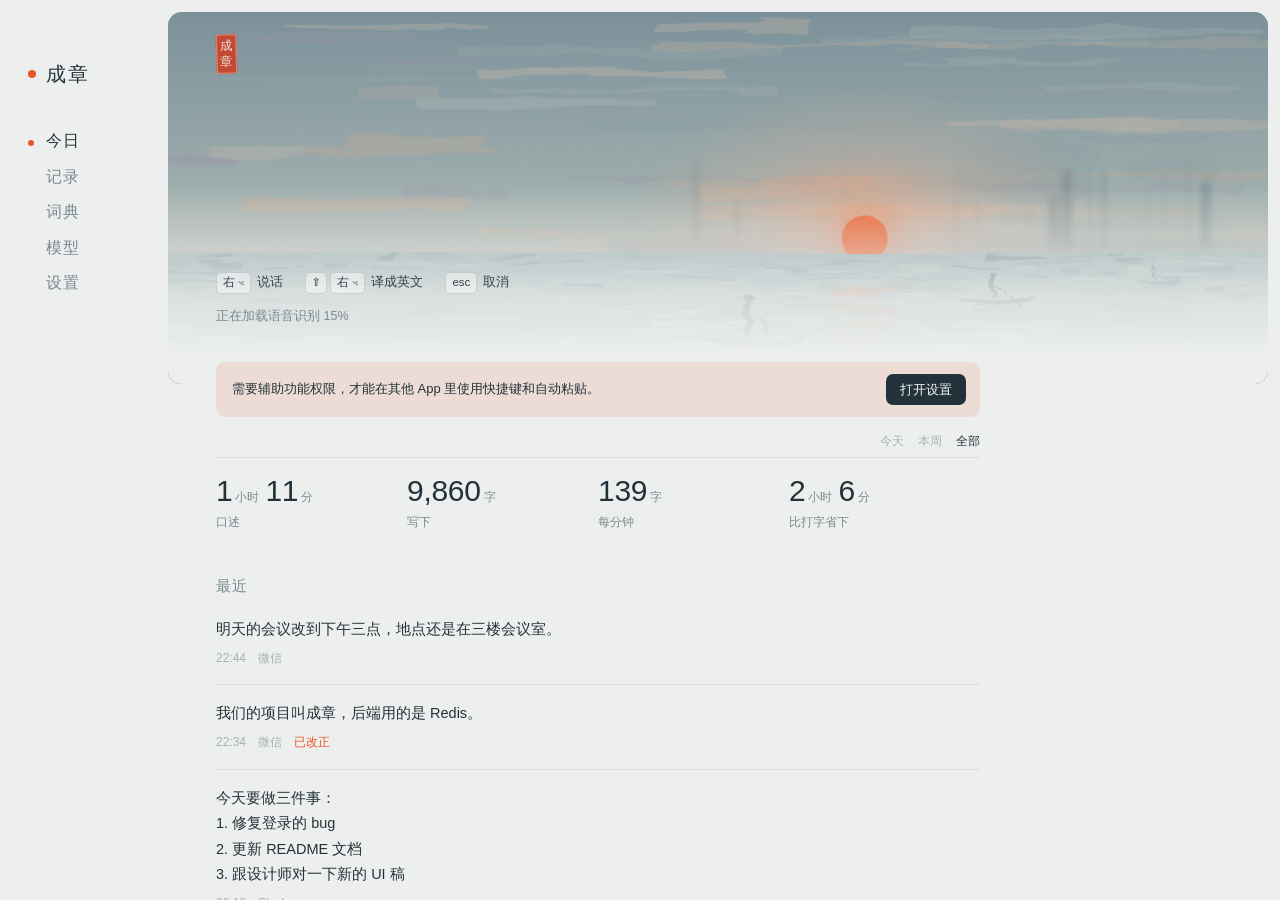
==== commit b68924f6: "Correction hotkey: learn names and terms into the dictionary, never replace The diff can't tell a mi" ====
--- a/chengzhang/app/web/index.html
+++ b/chengzhang/app/web/index.html
@@ -138,11 +138,7 @@
       <button class="btn" type="submit">添加</button>
     </form>
     <ul class="words" id="words"></ul>
-    <div class="learned" id="learned" hidden>
-      <h2>改正过的识别错误</h2>
-      <p class="learned-note">识别错了就在输入框里直接改，改好后按 <kbd class="lk"></kbd>。成章会记下改了哪些词，以后识别和整理时照着改，人名、术语的正确写法也会加进上面的词典。</p>
-      <ul class="words" id="pairs"></ul>
-    </div>
+    <p class="learned-note" id="learned" hidden>识别错了就在输入框里直接改，改好后按 <kbd class="lk"></kbd>。改正后的人名、术语会自动加进上面的词典，以后识别和整理时会优先写成这样。</p>
   </section>
 
   <section class="page" id="page-models" hidden>
@@ -182,7 +178,7 @@
         </div>
       </div>
       <div class="setting" id="learn-setting" hidden>
-        <div><h3>纠错快捷键</h3><p>识别有错时，在输入框里改好再按：成章会记住改了哪些词，以后照着改。没有选中文字时读整个输入框。</p></div>
+        <div><h3>纠错快捷键</h3><p>识别有错时，在输入框里改好再按：改正后的人名、术语会自动加进词典。没有选中文字时读整个输入框。</p></div>
         <div class="hotkey" id="learn-hotkey">
           <kbd class="hotkey-now" id="learn-hotkey-now"></kbd>
           <button class="btn quiet" id="learn-hotkey-record" type="button">更换</button>
--- a/chengzhang/app/web/app.css
+++ b/chengzhang/app/web/app.css
@@ -178,11 +178,8 @@
   color: var(--faint); font-size: 14px; line-height: 1; cursor: pointer;
 }
 .words button:hover { color: var(--ink); background: var(--fill); }
-.learned { margin-top: 40px; }
-.learned-note { margin: 6px 0 16px; max-width: 560px; font-size: 13px; color: var(--muted); }
+.learned-note { margin: 18px 0 0; max-width: 560px; font-size: 13px; color: var(--muted); }
 .learned-note kbd { font-size: 12px; }
-#pairs .arrow { color: var(--faint); margin: 0 6px; }
-#pairs .times { color: var(--faint); font-size: 12px; margin-left: 6px; font-variant-numeric: tabular-nums; }
 
 /* ------------------------------------------------------------------ models */
 
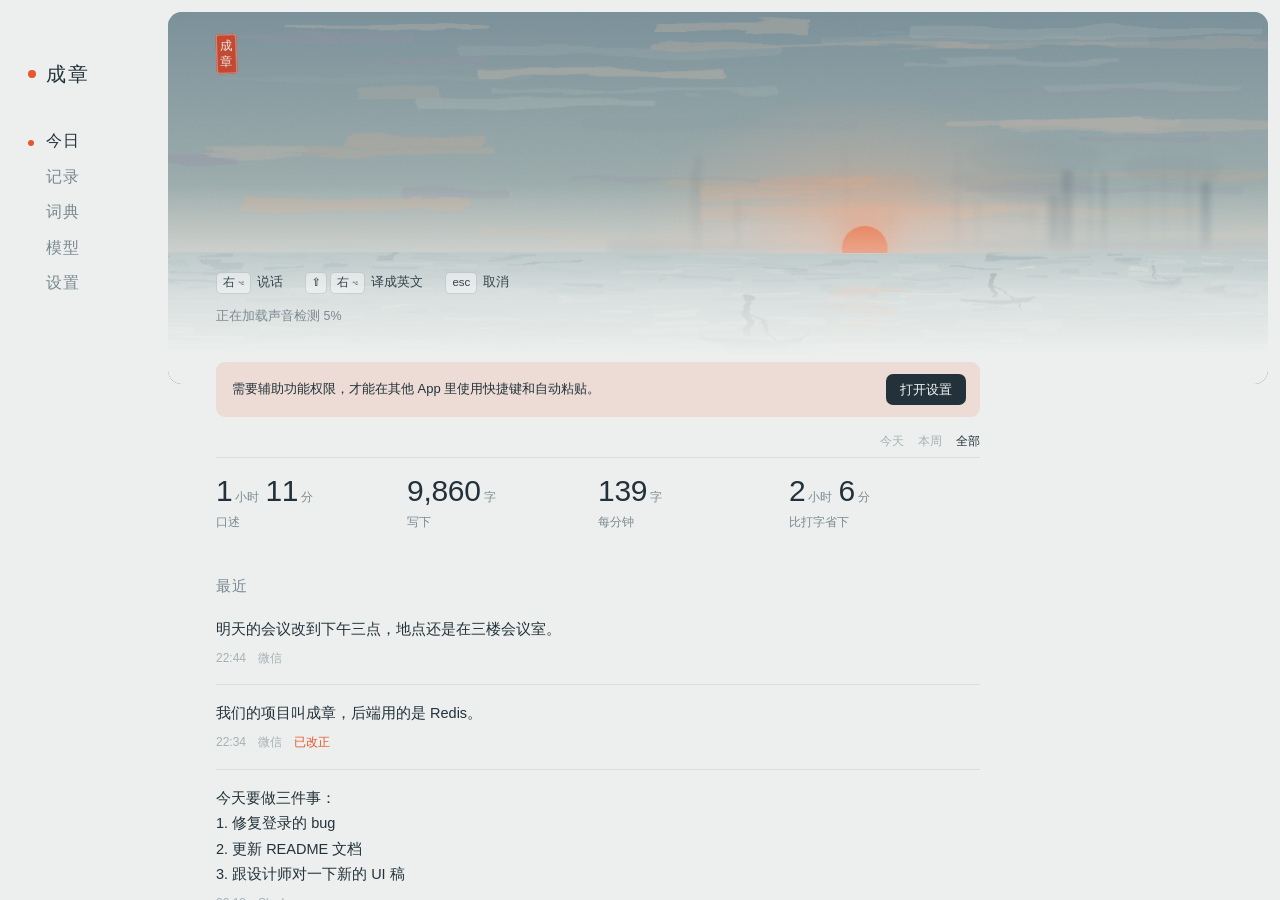
==== commit acbd9313: "Download models from ModelScope (for mainland China) modelscope.cn mirrors the same mlx-community re" ====
--- a/chengzhang/app/web/index.html
+++ b/chengzhang/app/web/index.html
@@ -143,6 +143,10 @@
 
   <section class="page" id="page-models" hidden>
     <h1 class="page-title">模型</h1>
+    <div class="setting dl-source" id="dl-source-setting" hidden>
+      <div><h3>下载源</h3><p>在国内访问 Hugging Face 不稳定时，选 ModelScope。"自动"会先试 Hugging Face，连不上就换 ModelScope。</p></div>
+      <div class="seg" id="set-dl-source" role="radiogroup" aria-label="模型下载源"></div>
+    </div>
     <div class="model-group">
       <h2>语音识别</h2>
       <div class="options" id="models-asr" role="radiogroup" aria-label="语音识别模型"></div>
--- a/chengzhang/app/web/app.css
+++ b/chengzhang/app/web/app.css
@@ -531,3 +531,7 @@
 .tally .u:last-child { margin-right: 0; }
 .tally + .recent { margin-top: 44px; }
 @media (max-width: 720px) { .tally-row { grid-template-columns: repeat(2, minmax(0, 1fr)); row-gap: 18px; } }
+
+/* models page: download source sits above the model lists */
+.dl-source { margin-bottom: 8px; }
+.dl-source .seg button { white-space: nowrap; }
